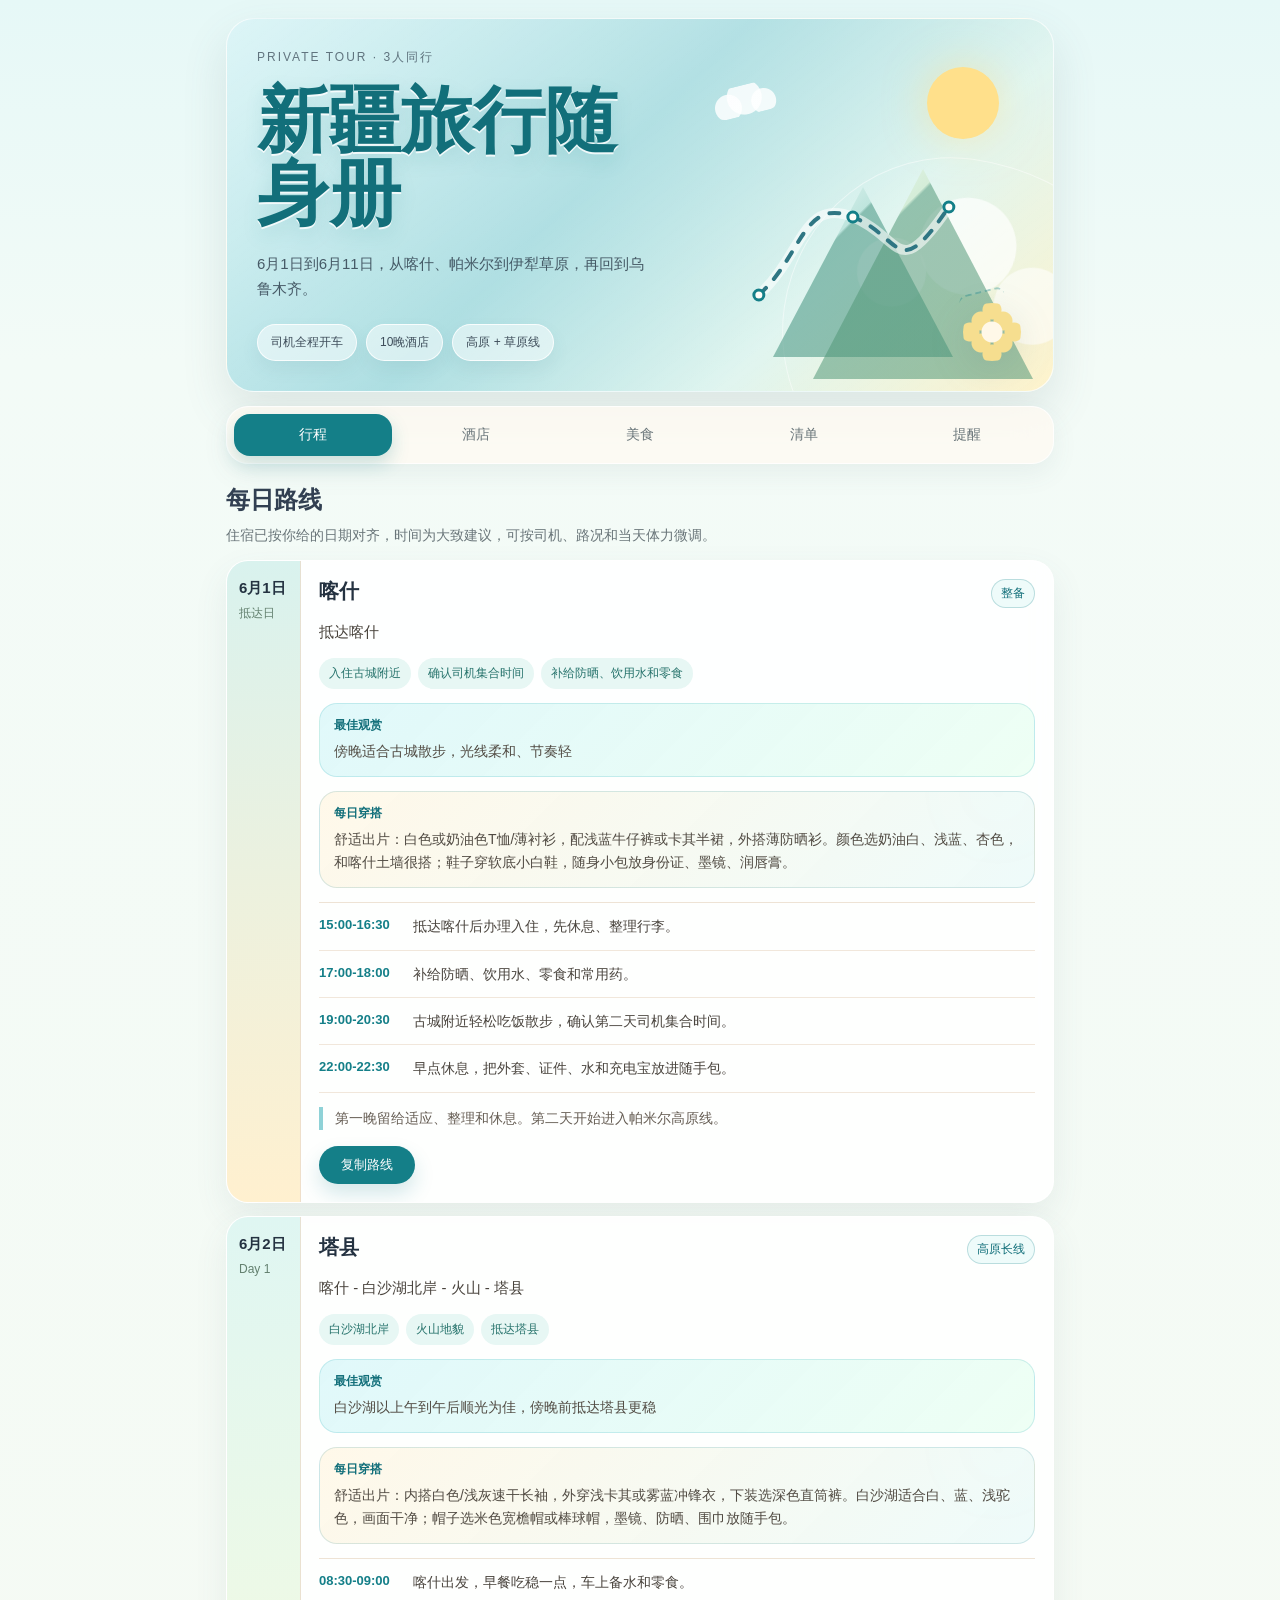
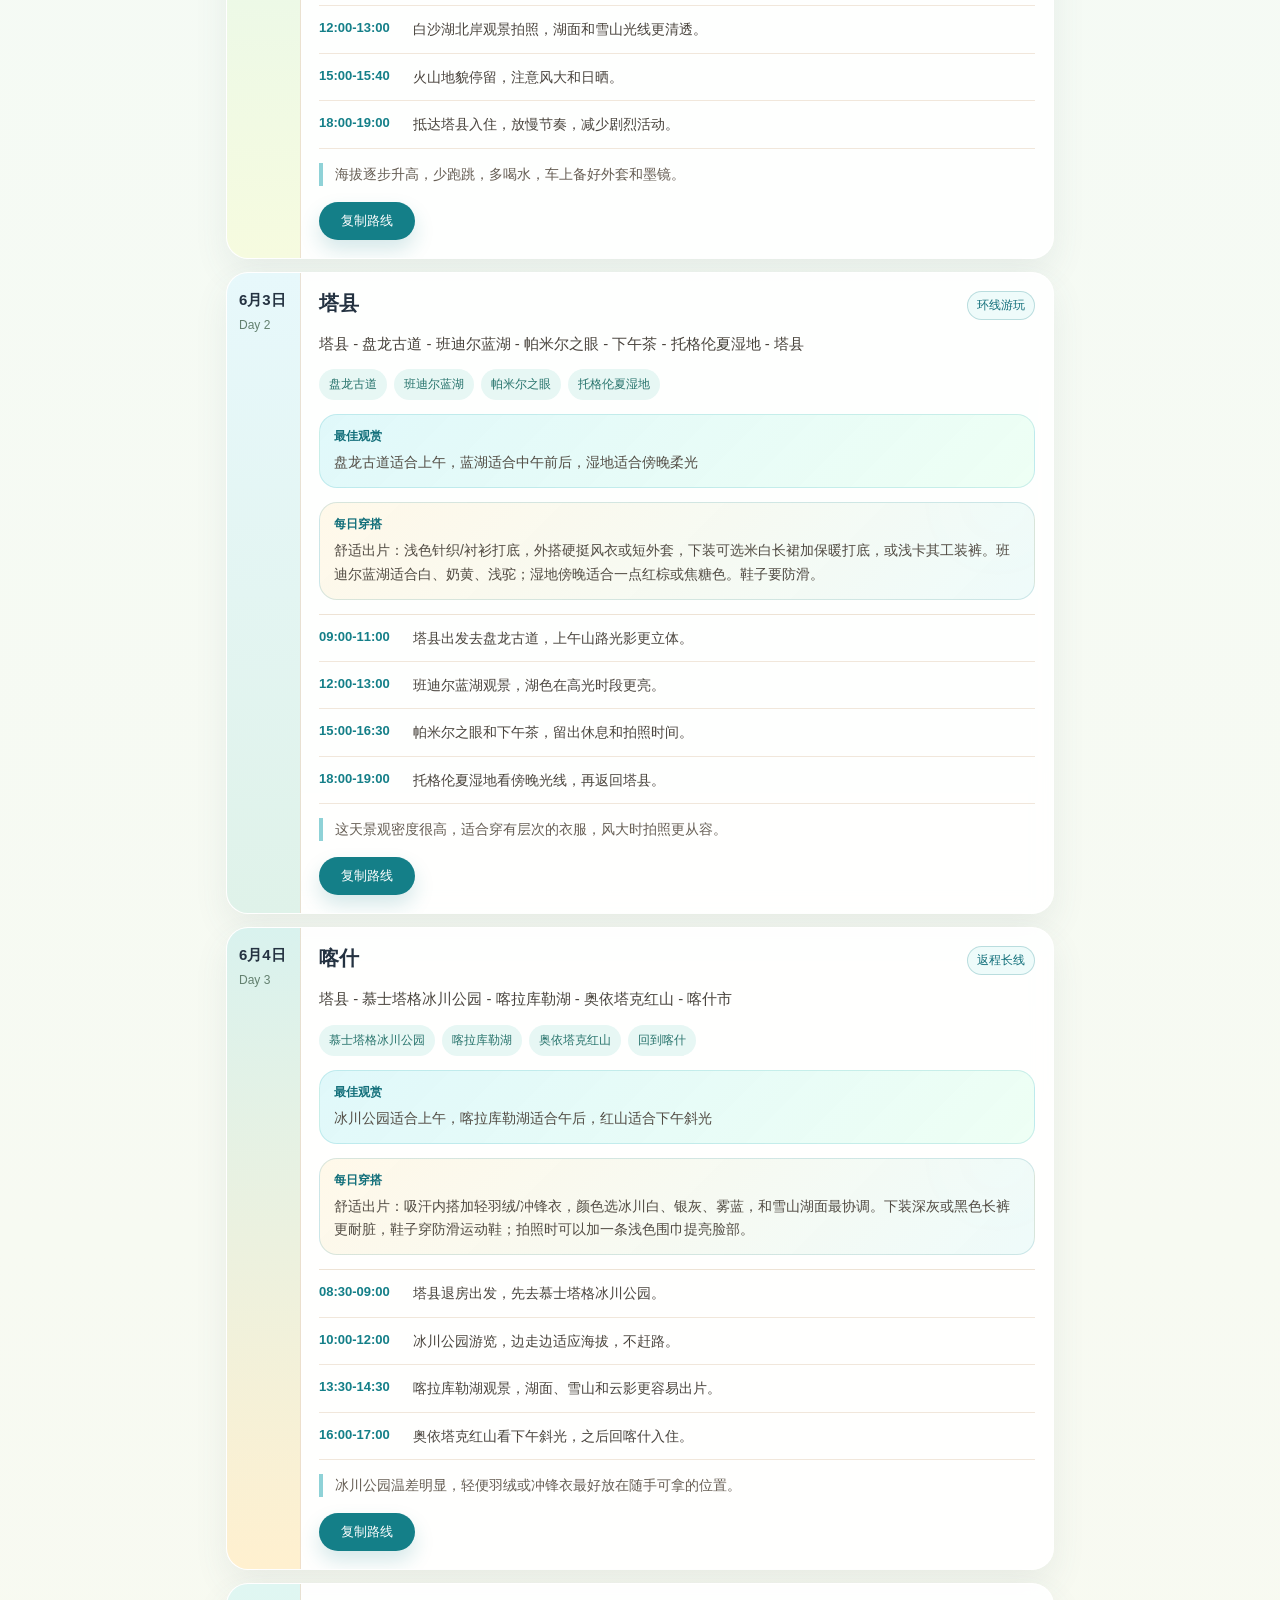
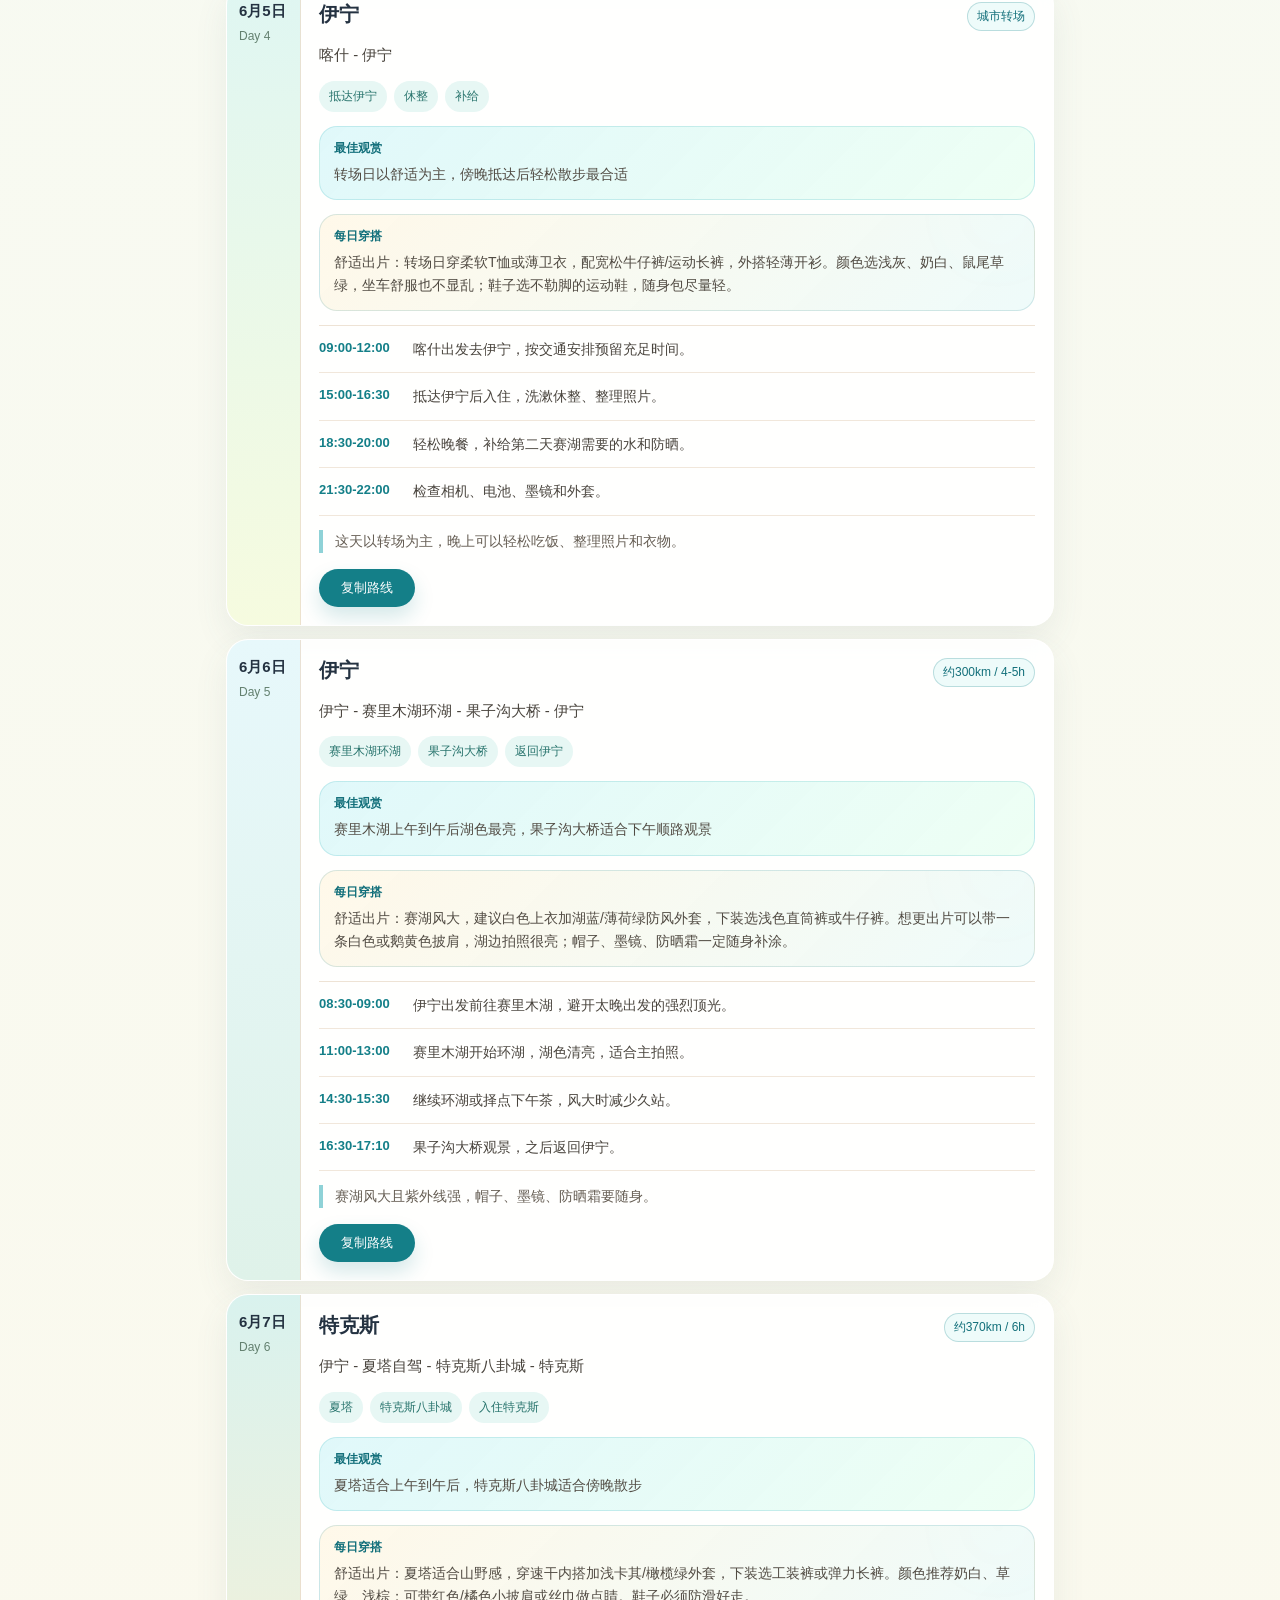
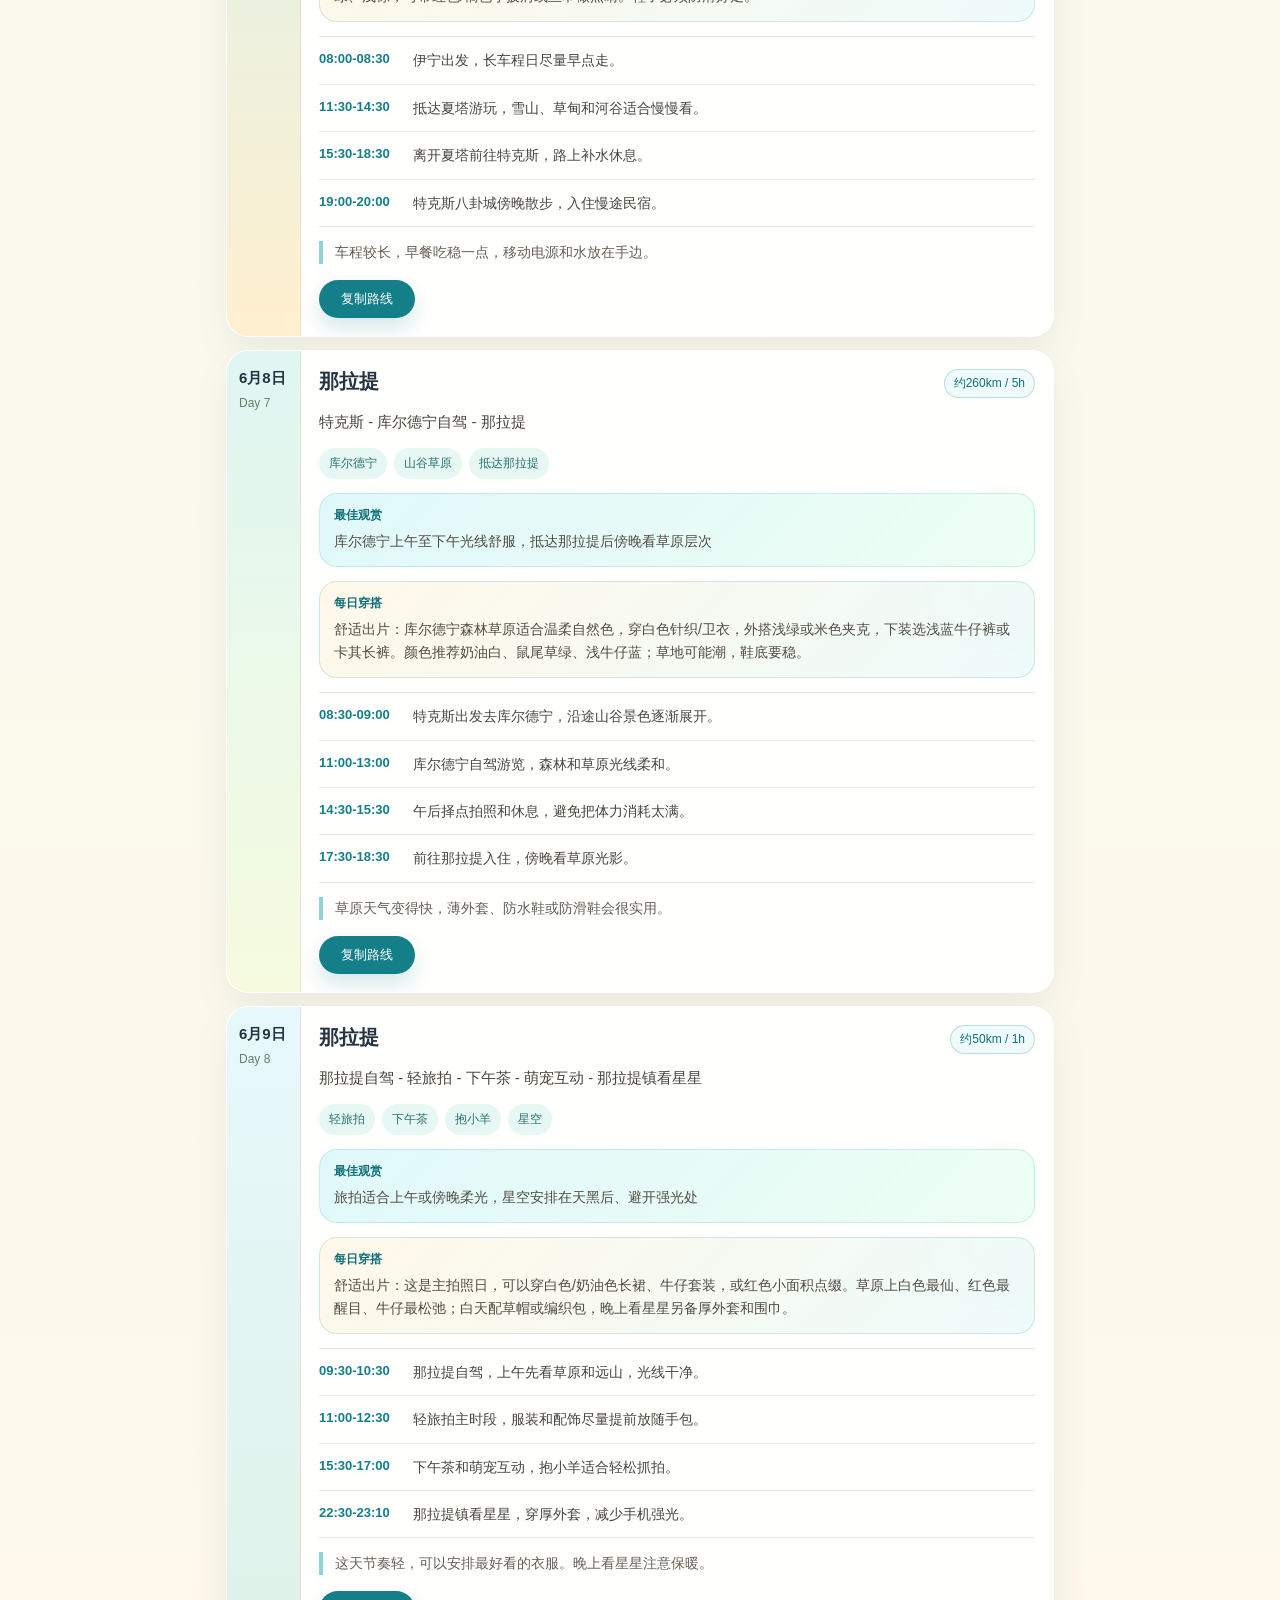
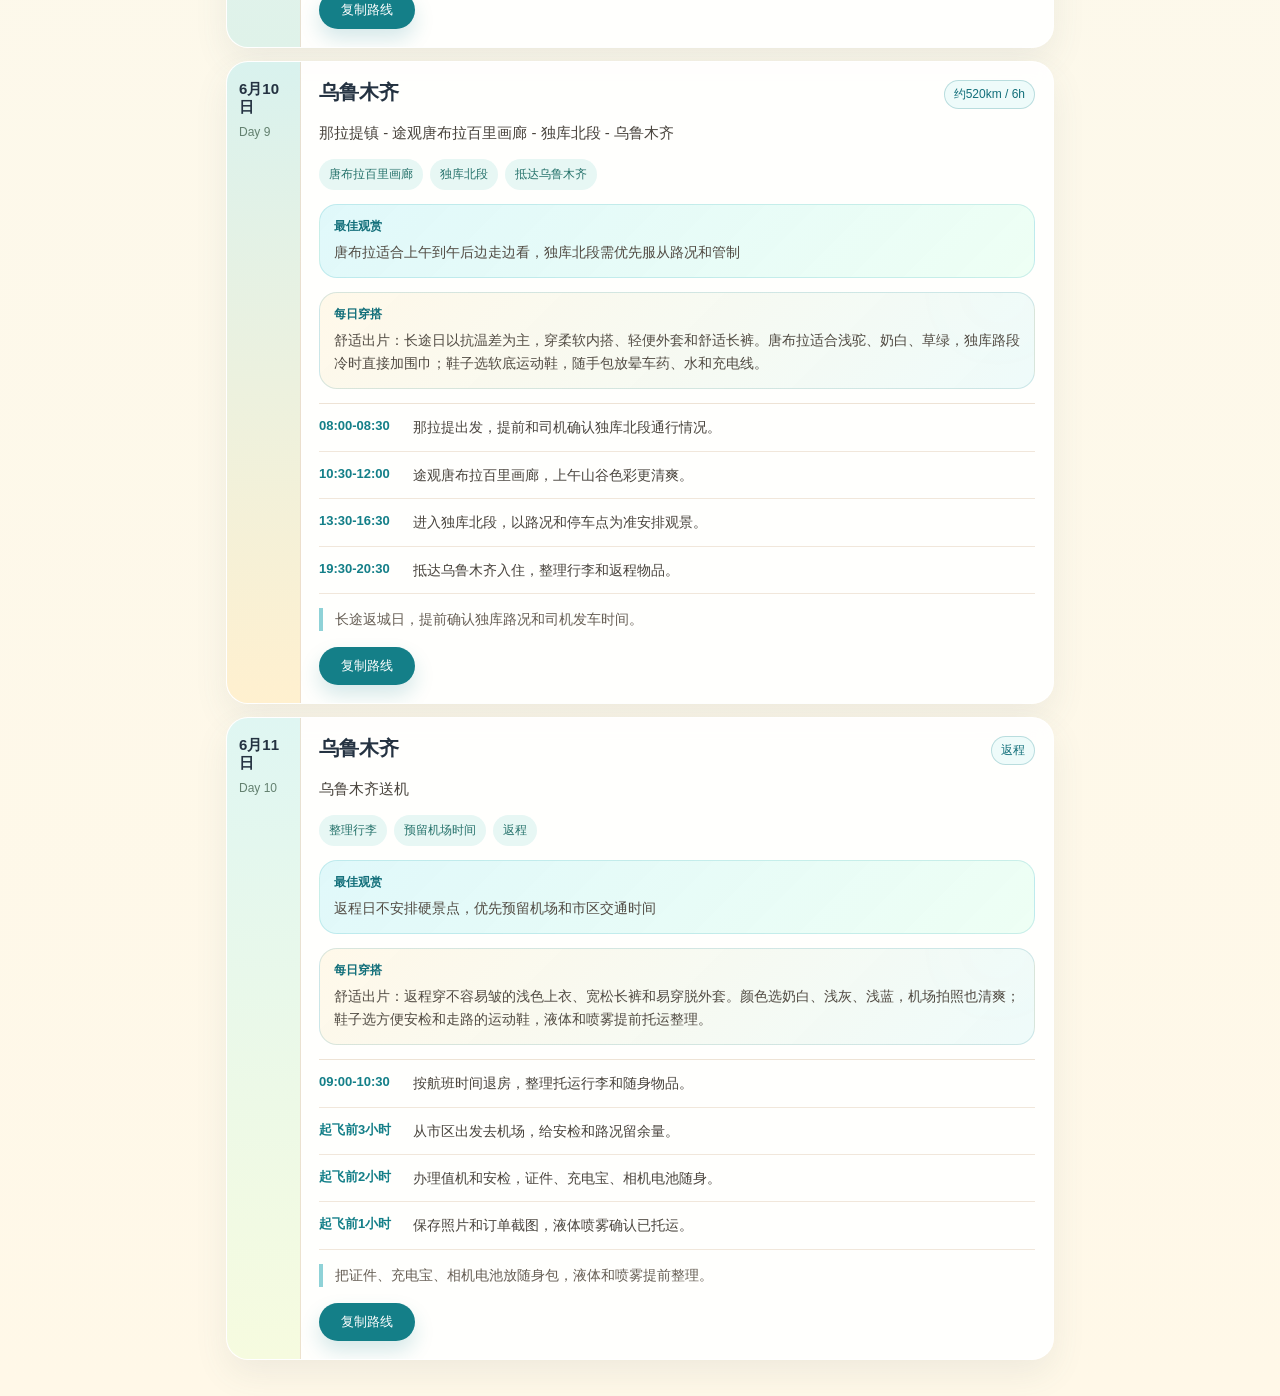
==== index.html @ e8d7a5f5 "新疆旅行随身册 - 初始版本 Co-Authored-By: Claude Opus 4.7 <noreply@anthropic.com>" ====
<!doctype html>
<html lang="zh-CN">
  <head>
    <meta charset="UTF-8" />
    <meta name="viewport" content="width=device-width, initial-scale=1, viewport-fit=cover" />
    <meta name="theme-color" content="#8fd2d7" />
    <meta name="apple-mobile-web-app-capable" content="yes" />
    <meta name="apple-mobile-web-app-title" content="新疆随身册" />
    <title>新疆旅行随身册</title>
    <link rel="manifest" href="./manifest.webmanifest?v=7" />
    <link rel="stylesheet" href="./styles.css?v=7" />
  </head>
  <body>
    <main class="shell">
      <section class="hero" aria-label="旅行总览">
        <div class="hero-copy">
          <p class="eyebrow">PRIVATE TOUR · 3人同行</p>
          <h1>新疆旅行随身册</h1>
          <p class="hero-text">6月1日到6月11日，从喀什、帕米尔到伊犁草原，再回到乌鲁木齐。</p>
          <div class="hero-stats">
            <span>司机全程开车</span>
            <span>10晚酒店</span>
            <span>高原 + 草原线</span>
          </div>
        </div>
        <div class="route-art" aria-hidden="true">
          <div class="sun"></div>
          <div class="peak peak-a"></div>
          <div class="peak peak-b"></div>
          <svg viewBox="0 0 260 180" role="img">
            <path class="route-shadow" d="M34 134 C78 94, 78 36, 128 56 S171 124, 224 46" />
            <path class="route-line" d="M34 134 C78 94, 78 36, 128 56 S171 124, 224 46" />
            <g class="dots">
              <circle cx="34" cy="134" r="5" />
              <circle cx="128" cy="56" r="5" />
              <circle cx="224" cy="46" r="5" />
            </g>
          </svg>
        </div>
      </section>

      <nav class="tabs" aria-label="页面切换">
        <button class="tab is-active" data-panel="trip" type="button">行程</button>
        <button class="tab" data-panel="hotels" type="button">酒店</button>
        <button class="tab" data-panel="food" type="button">美食</button>
        <button class="tab" data-panel="checklist" type="button">清单</button>
        <button class="tab" data-panel="tips" type="button">提醒</button>
      </nav>

      <section class="panel is-active" id="trip" aria-label="每日行程">
        <div class="section-heading">
          <h2>每日路线</h2>
          <p>住宿已按你给的日期对齐，时间为大致建议，可按司机、路况和当天体力微调。</p>
        </div>
        <div class="timeline" id="tripList"></div>
      </section>

      <section class="panel" id="hotels" aria-label="酒店列表">
        <div class="section-heading">
          <h2>每晚落脚点</h2>
          <p>点击酒店名可复制，后续补地址后可以加一键导航。</p>
        </div>
        <div class="list" id="hotelList"></div>
      </section>

      <section class="panel" id="food" aria-label="美食店铺推荐">
        <div class="section-heading">
          <h2>每日美食</h2>
          <p>按每天所在城市推荐，地址和人均为公开信息与旅行参考价，出发前可再用地图确认营业状态。</p>
        </div>
        <div class="list" id="foodList"></div>
      </section>

      <section class="panel" id="checklist" aria-label="出发清单">
        <div class="section-heading with-action">
          <div>
            <h2>出发前清单</h2>
            <p>勾选状态会保存在这台手机的浏览器里。</p>
          </div>
          <button class="small-action" id="resetChecklist" type="button">重置</button>
        </div>
        <div id="checklistGroups"></div>
      </section>

      <section class="panel" id="tips" aria-label="旅行提醒">
        <div class="section-heading">
          <h2>路上提醒</h2>
          <p>把容易被忙碌行程冲掉的小事放在最顺手的位置。</p>
        </div>
        <div class="list" id="tipList"></div>
        <div class="emergency">
          <a href="tel:120">拨打 120</a>
          <a href="tel:110">拨打 110</a>
        </div>
      </section>
    </main>

    <div class="toast" id="toast" role="status" aria-live="polite"></div>
    <script src="./script.js?v=7"></script>
  </body>
</html>
---- styles.css ----
:root {
  --ink: #243241;
  --muted: #697579;
  --paper: #fff7ec;
  --panel: rgba(255, 255, 255, .9);
  --line: #eadbc9;
  --gold: #d79a42;
  --teal: #147f88;
  --forest: #3f8b6b;
  --sky: #8fd2d7;
  --mint: #d9f3ec;
  --aqua: #eefbfa;
  --cream: #fff8e8;
  --shadow: 0 20px 46px rgba(79, 103, 110, .14);
}

* {
  box-sizing: border-box;
}

html {
  background: var(--paper);
  color: var(--ink);
  font-family: -apple-system, BlinkMacSystemFont, "PingFang SC", "Helvetica Neue", Arial, sans-serif;
  text-size-adjust: 100%;
}

body {
  margin: 0;
  min-height: 100vh;
  background:
    linear-gradient(180deg, #e6f8f7 0, #f3fbf7 360px, #fff8e8 100%),
    linear-gradient(135deg, rgba(217, 243, 236, .72), transparent 46%),
    linear-gradient(225deg, rgba(143, 210, 215, .26), transparent 44%),
    var(--paper);
}

body::before {
  content: "";
  position: fixed;
  inset: 0;
  z-index: -1;
  pointer-events: none;
  opacity: .28;
  background-image:
    radial-gradient(circle at 18px 18px, rgba(20, 127, 136, .18) 0 2px, transparent 3px),
    radial-gradient(circle at 76px 56px, rgba(63, 139, 107, .16) 0 2px, transparent 3px);
  background-size: 118px 118px;
}

button,
a {
  -webkit-tap-highlight-color: transparent;
}

button {
  font: inherit;
}

.shell {
  width: min(100%, 860px);
  margin: 0 auto;
  padding: max(18px, env(safe-area-inset-top)) 16px 36px;
}

.hero {
  position: relative;
  display: grid;
  grid-template-columns: 1.1fr .9fr;
  gap: 20px;
  overflow: hidden;
  min-height: 340px;
  padding: 30px;
  border: 1px solid rgba(255, 255, 255, .74);
  border-radius: 28px;
  background:
    linear-gradient(145deg, rgba(255, 255, 255, .48), rgba(255, 255, 255, .08)),
    linear-gradient(135deg, #bdecef 0%, #8fd2d7 44%, #d9f3ec 72%, #fff2c6 100%);
  box-shadow: var(--shadow);
  color: var(--ink);
}

.hero::before {
  content: "";
  position: absolute;
  inset: auto -90px -130px auto;
  width: 360px;
  height: 360px;
  border: 1px solid rgba(255, 255, 255, .48);
  border-radius: 46% 54% 43% 57% / 48% 42% 58% 52%;
  background:
    radial-gradient(circle at 28% 34%, rgba(255, 255, 255, .7) 0 34px, transparent 35px),
    radial-gradient(circle at 48% 24%, rgba(255, 255, 255, .68) 0 48px, transparent 49px),
    radial-gradient(circle at 68% 38%, rgba(255, 255, 255, .58) 0 38px, transparent 39px);
  transform: rotate(8deg);
}

.hero::after {
  content: "";
  position: absolute;
  right: 32px;
  bottom: 30px;
  z-index: 1;
  width: 58px;
  height: 58px;
  border-radius: 50%;
  background:
    radial-gradient(circle at 50% 50%, #fff8e8 0 10px, transparent 11px),
    radial-gradient(circle at 50% 7px, #f6de8f 0 9px, transparent 10px),
    radial-gradient(circle at 50% 51px, #f6de8f 0 9px, transparent 10px),
    radial-gradient(circle at 7px 50%, #f6de8f 0 9px, transparent 10px),
    radial-gradient(circle at 51px 50%, #f6de8f 0 9px, transparent 10px),
    radial-gradient(circle at 18px 18px, #f6de8f 0 9px, transparent 10px),
    radial-gradient(circle at 40px 18px, #f6de8f 0 9px, transparent 10px),
    radial-gradient(circle at 18px 40px, #f6de8f 0 9px, transparent 10px),
    radial-gradient(circle at 40px 40px, #f6de8f 0 9px, transparent 10px);
  filter: drop-shadow(0 10px 18px rgba(79, 103, 110, .14));
}

.hero-copy {
  position: relative;
  z-index: 1;
  align-self: end;
}

.eyebrow {
  margin: 0 0 18px;
  color: rgba(36, 50, 65, .66);
  font-size: 12px;
  letter-spacing: 2px;
}

h1,
h2,
p {
  margin: 0;
}

h1 {
  max-width: 360px;
  font-family: "Trebuchet MS", "PingFang SC", "Hiragino Sans GB", "Microsoft YaHei", sans-serif;
  font-size: clamp(42px, 11vw, 72px);
  line-height: 1.02;
  letter-spacing: 0;
  color: #126f7a;
  font-weight: 800;
  text-shadow:
    0 2px 0 rgba(255, 255, 255, .82),
    0 8px 20px rgba(20, 127, 136, .15);
}

.hero-text {
  max-width: 390px;
  margin-top: 20px;
  color: rgba(36, 50, 65, .78);
  font-size: 15px;
  line-height: 1.7;
}

.hero-stats {
  display: flex;
  flex-wrap: wrap;
  gap: 9px;
  margin-top: 22px;
}

.hero-stats span {
  min-height: 34px;
  padding: 9px 13px;
  border: 1px solid rgba(255, 255, 255, .82);
  border-radius: 999px;
  background: rgba(255, 255, 255, .5);
  color: rgba(36, 50, 65, .86);
  font-size: 12px;
  box-shadow: 0 8px 18px rgba(57, 104, 116, .08);
}

.route-art {
  position: relative;
  min-height: 250px;
  align-self: stretch;
}

.route-art::before,
.route-art::after {
  content: "";
  position: absolute;
  z-index: 2;
  border-radius: 999px;
  transform: rotate(-14deg);
}

.route-art::before {
  top: 36px;
  left: 22px;
  width: 72px;
  height: 30px;
  border: 0;
  background:
    radial-gradient(circle at 18px 19px, rgba(255, 255, 255, .82) 0 13px, transparent 14px),
    radial-gradient(circle at 36px 12px, rgba(255, 255, 255, .82) 0 17px, transparent 18px),
    radial-gradient(circle at 54px 20px, rgba(255, 255, 255, .82) 0 12px, transparent 13px);
}

.route-art::after {
  right: 18px;
  bottom: 54px;
  width: 46px;
  height: 14px;
  border-top: 2px dashed rgba(20, 127, 136, .34);
}

.sun {
  position: absolute;
  top: 18px;
  right: 24px;
  width: 72px;
  height: 72px;
  border-radius: 50%;
  background: #ffe08b;
  box-shadow: 0 0 42px rgba(255, 224, 139, .52);
}

.peak {
  position: absolute;
  bottom: 4px;
  width: 180px;
  height: 170px;
  clip-path: polygon(50% 0, 100% 100%, 0 100%);
}

.peak-a {
  right: 70px;
  background: linear-gradient(135deg, rgba(255, 255, 255, .88), rgba(176, 222, 213, .66) 32%, rgba(75, 152, 133, .58) 33%);
}

.peak-b {
  right: -10px;
  bottom: -18px;
  width: 220px;
  height: 210px;
  background: linear-gradient(135deg, rgba(255, 255, 255, .78), rgba(206, 233, 204, .66) 30%, rgba(81, 151, 119, .54) 31%);
}

.route-art svg {
  position: absolute;
  inset: auto 0 20px auto;
  width: 100%;
  height: 180px;
}

.route-shadow,
.route-line {
  fill: none;
  stroke-linecap: round;
}

.route-shadow {
  stroke: rgba(255, 255, 255, .58);
  stroke-width: 10;
}

.route-line {
  stroke: #2f7683;
  stroke-dasharray: 10 12;
  stroke-width: 4;
}

.dots circle {
  fill: #fffdf8;
  stroke: #147f88;
  stroke-width: 3;
}

.tabs {
  position: sticky;
  top: 0;
  z-index: 5;
  display: grid;
  grid-template-columns: repeat(5, 1fr);
  gap: 6px;
  margin: 14px 0 18px;
  padding: 7px;
  border: 1px solid rgba(255, 255, 255, .76);
  border-radius: 22px;
  background: rgba(255, 250, 242, .76);
  backdrop-filter: blur(18px);
  box-shadow: 0 10px 26px rgba(79, 103, 110, .08);
}

.tab {
  min-height: 42px;
  border: 0;
  border-radius: 16px;
  background: transparent;
  color: var(--muted);
  font-size: 14px;
}

.tab.is-active {
  background: #147f88;
  color: #fff;
  box-shadow: 0 8px 18px rgba(20, 127, 136, .22);
}

.panel {
  display: none;
}

.panel.is-active {
  display: block;
}

.section-heading {
  margin: 20px 0 14px;
}

.section-heading.with-action {
  display: flex;
  align-items: center;
  justify-content: space-between;
  gap: 16px;
}

h2 {
  font-size: 24px;
  letter-spacing: 0;
  color: #324052;
}

.section-heading p {
  margin-top: 8px;
  color: var(--muted);
  font-size: 14px;
  line-height: 1.6;
}

.timeline,
.list {
  display: grid;
  gap: 13px;
}

.day-card,
.hotel-card,
.food-card,
.tip-card,
.check-group {
  border: 1px solid rgba(255, 255, 255, .92);
  border-radius: 22px;
  background: var(--panel);
  box-shadow: 0 14px 34px rgba(79, 103, 110, .09);
  backdrop-filter: blur(10px);
}

.day-card:nth-child(3n + 1) .date-rail {
  background: linear-gradient(180deg, #d9f2ee, #fff0cf);
}

.day-card:nth-child(3n + 2) .date-rail {
  background: linear-gradient(180deg, #dff6f2, #f6fbdf);
}

.day-card:nth-child(3n) .date-rail {
  background: linear-gradient(180deg, #e7f8fb, #dff2e9);
}

.day-card {
  display: grid;
  grid-template-columns: 74px 1fr;
  overflow: hidden;
}

.date-rail {
  padding: 18px 12px;
  border-right: 1px solid rgba(234, 219, 201, .76);
  background: linear-gradient(180deg, #d9f2ee, #fff0cf);
}

.date-rail strong {
  display: block;
  color: var(--ink);
  font-size: 15px;
  line-height: 1.2;
}

.date-rail span {
  display: block;
  margin-top: 8px;
  color: #63806f;
  font-size: 12px;
  line-height: 1.35;
}

.day-body {
  min-width: 0;
  padding: 18px;
}

.card-top {
  display: flex;
  align-items: flex-start;
  justify-content: space-between;
  gap: 12px;
}

.place {
  font-size: 20px;
  font-weight: 700;
  line-height: 1.25;
}

.tag {
  flex: none;
  max-width: 128px;
  padding: 6px 9px;
  border: 1px solid rgba(20, 127, 136, .24);
  border-radius: 999px;
  background: #eefbfa;
  color: #126f7a;
  font-size: 12px;
  line-height: 1.25;
  text-align: center;
}

.route {
  margin-top: 12px;
  color: #49443d;
  font-size: 15px;
  line-height: 1.65;
}

.chips {
  display: flex;
  flex-wrap: wrap;
  gap: 7px;
  margin-top: 13px;
}

.chips span {
  padding: 7px 10px;
  border-radius: 999px;
  background: #e7f7f4;
  color: #27736c;
  font-size: 12px;
}

.best-time,
.outfit {
  margin-top: 14px;
  padding: 13px 14px;
  border-radius: 18px;
}

.best-time {
  border: 1px solid rgba(53, 174, 186, .2);
  background: linear-gradient(135deg, rgba(223, 248, 250, .96), rgba(236, 255, 243, .9));
}

.outfit {
  border: 1px solid rgba(20, 127, 136, .16);
  background:
    linear-gradient(135deg, rgba(255, 248, 232, .94), rgba(238, 251, 250, .96)),
    radial-gradient(circle at 95% 0, rgba(143, 210, 215, .24), transparent 90px);
}

.best-time span,
.outfit span {
  display: block;
  margin-bottom: 6px;
  color: #126f7a;
  font-size: 12px;
  font-weight: 700;
}

.best-time p,
.outfit p {
  margin: 0;
  color: #514b43;
  font-size: 14px;
  line-height: 1.65;
}

.day-schedule {
  margin-top: 14px;
  border-top: 1px solid rgba(234, 219, 201, .78);
}

.schedule-row {
  display: grid;
  grid-template-columns: 82px 1fr;
  gap: 12px;
  padding: 12px 0;
  border-bottom: 1px solid rgba(234, 219, 201, .66);
}

.schedule-row time {
  color: var(--teal);
  font-size: 13px;
  font-weight: 700;
  line-height: 1.55;
}

.schedule-row p {
  color: #49443d;
  font-size: 14px;
  line-height: 1.6;
}

.note {
  margin-top: 14px;
  padding-left: 12px;
  border-left: 4px solid #8fd2d7;
  color: #665e54;
  font-size: 14px;
  line-height: 1.65;
}

.copy-btn,
.small-action {
  min-height: 38px;
  border: 1px solid transparent;
  border-radius: 999px;
  background: #147f88;
  color: #fff;
  cursor: pointer;
  font-size: 13px;
  box-shadow: 0 10px 20px rgba(20, 127, 136, .18);
}

.copy-btn {
  width: 96px;
  margin-top: 16px;
}

.small-action {
  width: 68px;
  border-color: rgba(53, 174, 186, .38);
  background: #fffdf8;
  color: var(--teal);
  box-shadow: none;
}

.hotel-card,
.food-card,
.tip-card {
  padding: 18px;
}

.hotel-meta,
.food-meta,
.tip-title {
  display: flex;
  align-items: center;
  justify-content: space-between;
  gap: 12px;
}

.hotel-meta span,
.food-meta span,
.tip-title span {
  color: var(--muted);
  font-size: 13px;
}

.hotel-card h3,
.food-card h3,
.tip-card h3,
.check-group h3 {
  margin: 0;
  font-size: 18px;
  line-height: 1.35;
}

.hotel-card p,
.food-card p,
.tip-card p {
  margin: 10px 0 0;
  color: #514b43;
  font-size: 14px;
  line-height: 1.65;
}

.food-detail {
  display: grid;
  gap: 9px;
  margin-top: 14px;
}

.food-meal {
  margin-top: 14px;
}

.food-meal + .food-meal {
  padding-top: 14px;
  border-top: 1px solid rgba(234, 219, 201, .66);
}

.meal-label {
  display: inline-flex;
  align-items: center;
  min-height: 26px;
  padding: 4px 10px;
  border-radius: 999px;
  background: #e7f7f4;
  color: var(--teal);
  font-size: 13px;
  font-weight: 700;
}

.food-options {
  display: grid;
  gap: 9px;
  margin-top: 10px;
}

.food-option {
  display: block;
  width: 100%;
  padding: 12px;
  border: 1px solid rgba(234, 219, 201, .86);
  border-radius: 18px;
  background: #fffaf0;
  color: var(--ink);
  cursor: pointer;
  text-align: left;
}

.food-option-head {
  display: flex;
  align-items: flex-start;
  justify-content: space-between;
  gap: 10px;
}

.food-option-head strong {
  min-width: 0;
  font-size: 15px;
  line-height: 1.35;
}

.food-option-head em {
  flex: none;
  color: #147f88;
  font-size: 12px;
  font-style: normal;
  line-height: 1.35;
}

.food-dishes,
.food-address {
  display: block;
  margin-top: 6px;
  color: #514b43;
  font-size: 13px;
  line-height: 1.5;
}

.food-address {
  color: var(--muted);
}

.food-line {
  display: grid;
  grid-template-columns: 64px 1fr;
  gap: 10px;
  align-items: start;
  color: #49443d;
  font-size: 14px;
  line-height: 1.55;
}

.food-line strong {
  color: var(--teal);
  font-size: 13px;
}

.food-note {
  margin-top: 13px;
  padding: 11px 13px;
  border-radius: 16px;
  background: #eefbfa;
  color: #2f6f69;
  font-size: 13px;
  line-height: 1.6;
}

.check-group {
  margin-bottom: 14px;
  padding: 16px;
}

.check-items {
  display: grid;
  grid-template-columns: repeat(2, minmax(0, 1fr));
  gap: 9px;
  margin-top: 13px;
}

.check-item {
  display: flex;
  align-items: center;
  gap: 9px;
  min-height: 46px;
  padding: 8px 10px;
  border: 1px solid rgba(234, 219, 201, .86);
  border-radius: 16px;
  background: #fffaf0;
  color: var(--ink);
  cursor: pointer;
  font-size: 14px;
  line-height: 1.35;
  text-align: left;
}

.check-item.is-checked {
  border-color: rgba(53, 174, 186, .52);
  background: #e6f8f4;
  color: #197078;
}

.box {
  display: grid;
  flex: none;
  width: 20px;
  height: 20px;
  place-items: center;
  border: 1px solid rgba(53, 174, 186, .58);
  border-radius: 7px;
  color: var(--teal);
  font-size: 14px;
}

.emergency {
  display: grid;
  grid-template-columns: 1fr 1fr;
  gap: 10px;
  margin-top: 16px;
}

.emergency a {
  min-height: 46px;
  padding: 14px 12px;
  border-radius: 999px;
  background: #147f88;
  color: #fff;
  font-size: 14px;
  text-align: center;
  text-decoration: none;
}

.emergency a:nth-child(2) {
  background: transparent;
  border: 1px solid rgba(53, 174, 186, .48);
  color: var(--teal);
}

.toast {
  position: fixed;
  left: 50%;
  bottom: calc(22px + env(safe-area-inset-bottom));
  z-index: 10;
  min-width: 118px;
  max-width: calc(100vw - 40px);
  padding: 11px 16px;
  border-radius: 999px;
  background: rgba(36, 50, 65, .92);
  color: #fff;
  font-size: 14px;
  text-align: center;
  opacity: 0;
  pointer-events: none;
  transform: translate(-50%, 12px);
  transition: opacity .2s ease, transform .2s ease;
}

.toast.show {
  opacity: 1;
  transform: translate(-50%, 0);
}

@media (max-width: 680px) {
  .shell {
    padding-inline: 12px;
  }

  .hero {
    grid-template-columns: 1fr;
    min-height: 520px;
    padding: 24px 22px;
  }

  .hero::after {
    inset: 22px auto auto 22px;
  }

  .route-art {
    min-height: 210px;
    order: -1;
  }

  .hero-copy {
    align-self: start;
  }

  .hero-text {
    max-width: none;
  }

  .day-card {
    grid-template-columns: 66px 1fr;
  }

  .day-body {
    padding: 16px;
  }

  .card-top {
    display: block;
  }

  .tag {
    display: inline-block;
    max-width: 100%;
    margin-top: 9px;
    text-align: left;
  }

  .schedule-row {
    grid-template-columns: 72px 1fr;
    gap: 10px;
  }
}

@media (max-width: 380px) {
  .check-items {
    grid-template-columns: 1fr;
  }

  .food-option-head {
    display: block;
  }

  .food-option-head em {
    display: block;
    margin-top: 4px;
  }

  .tabs {
    gap: 4px;
  }

  .tab {
    font-size: 12px;
  }
}
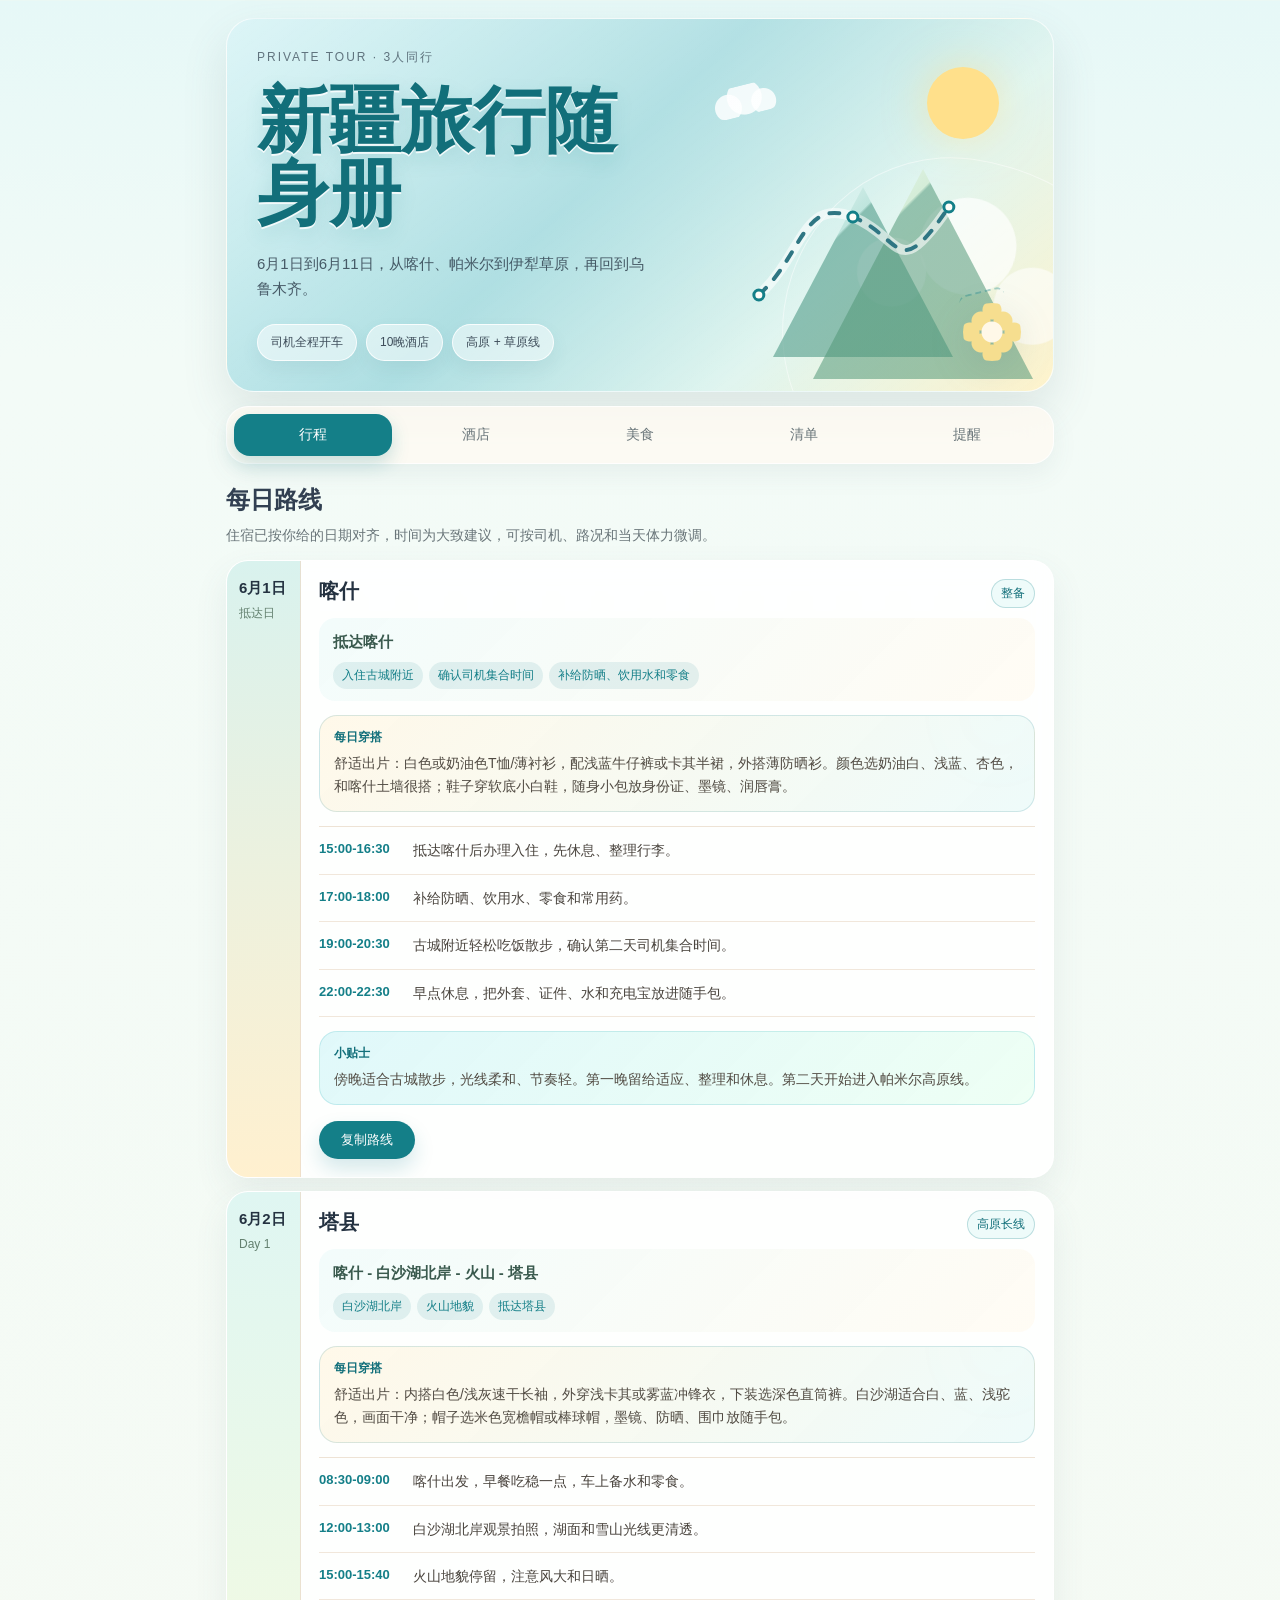
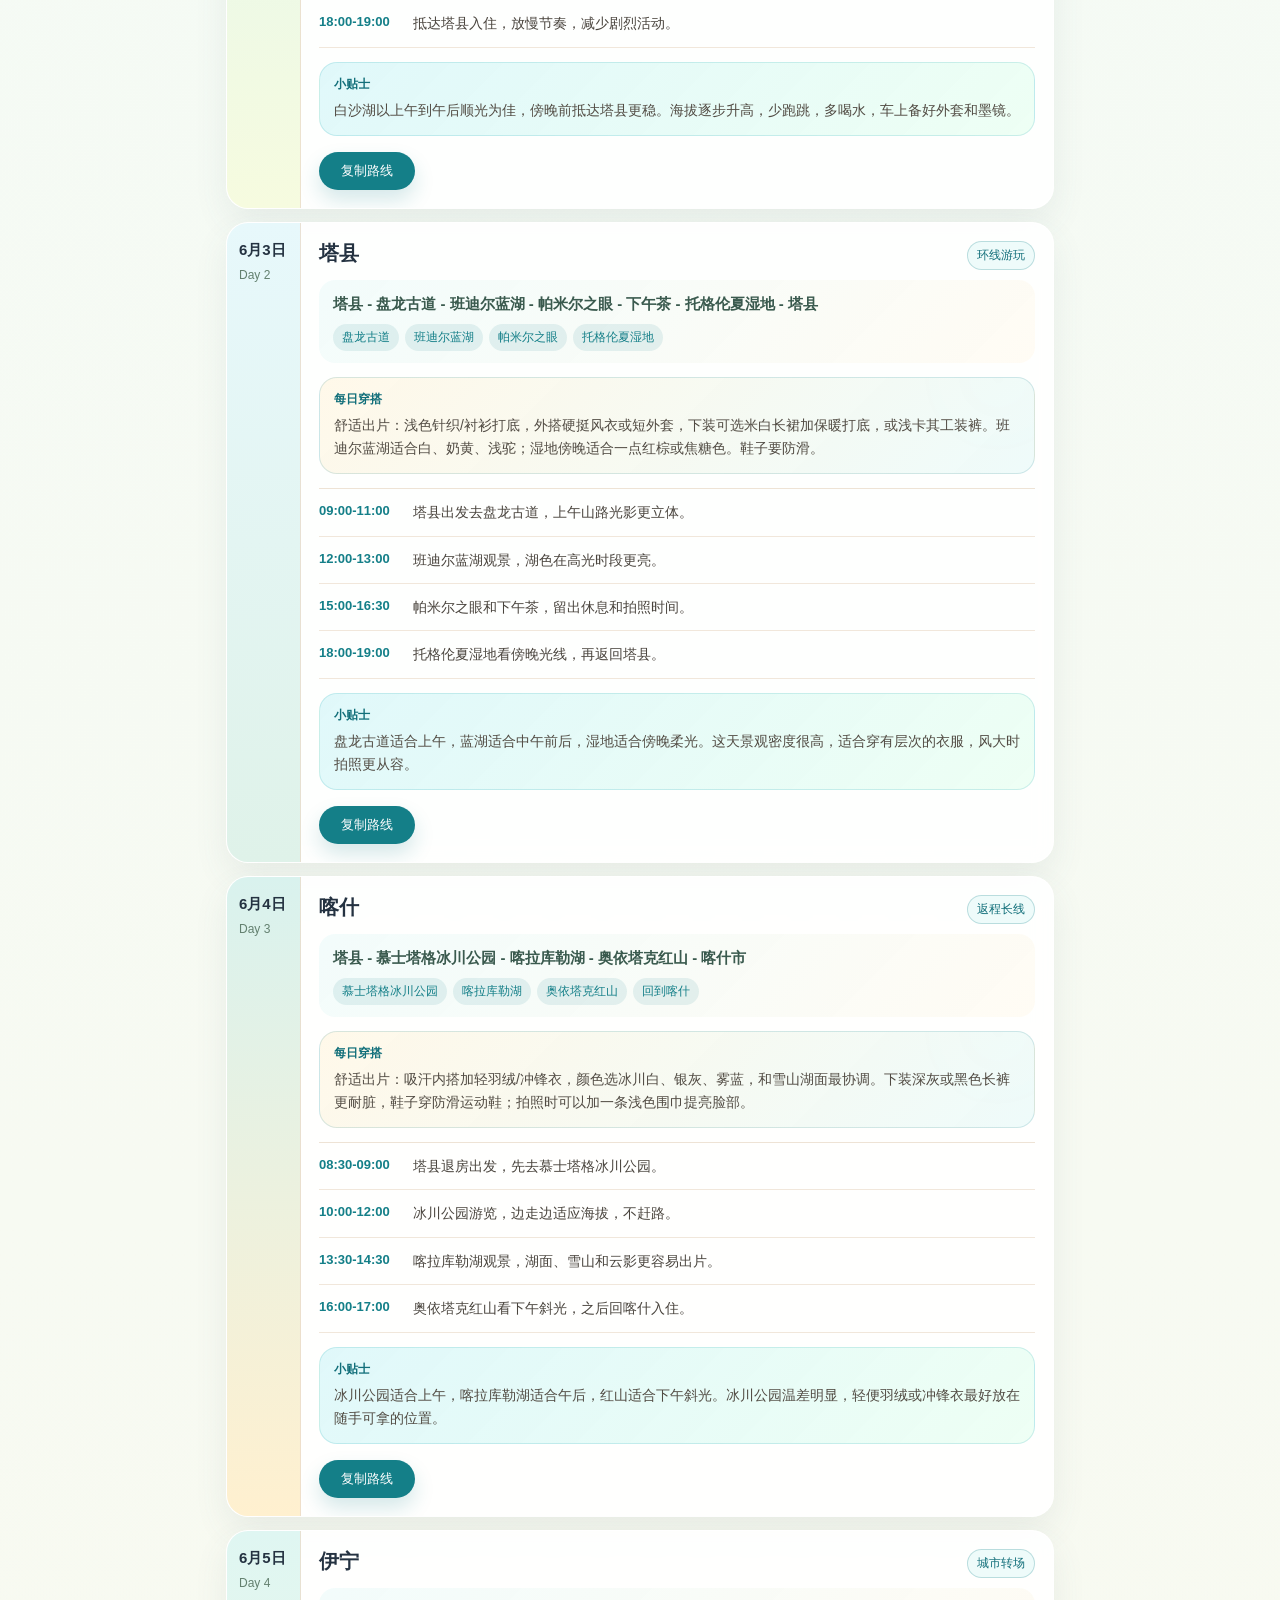
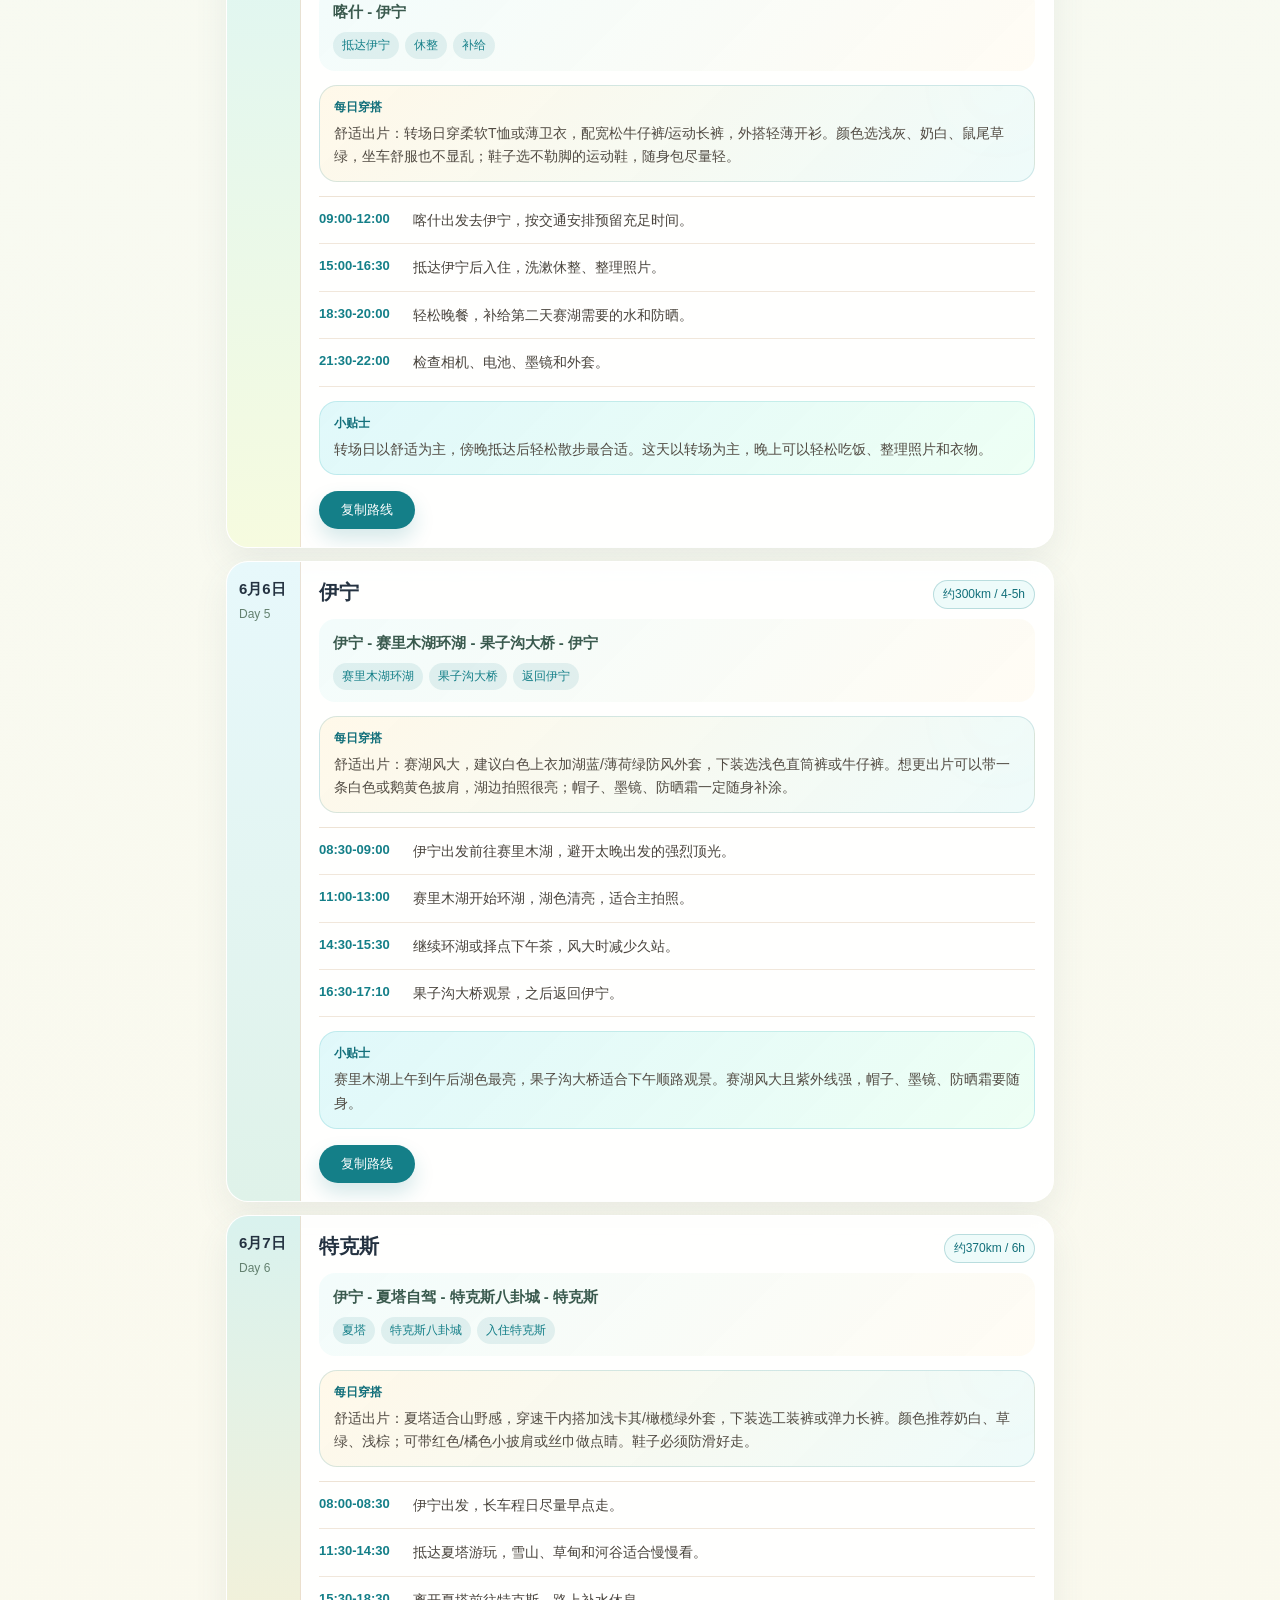
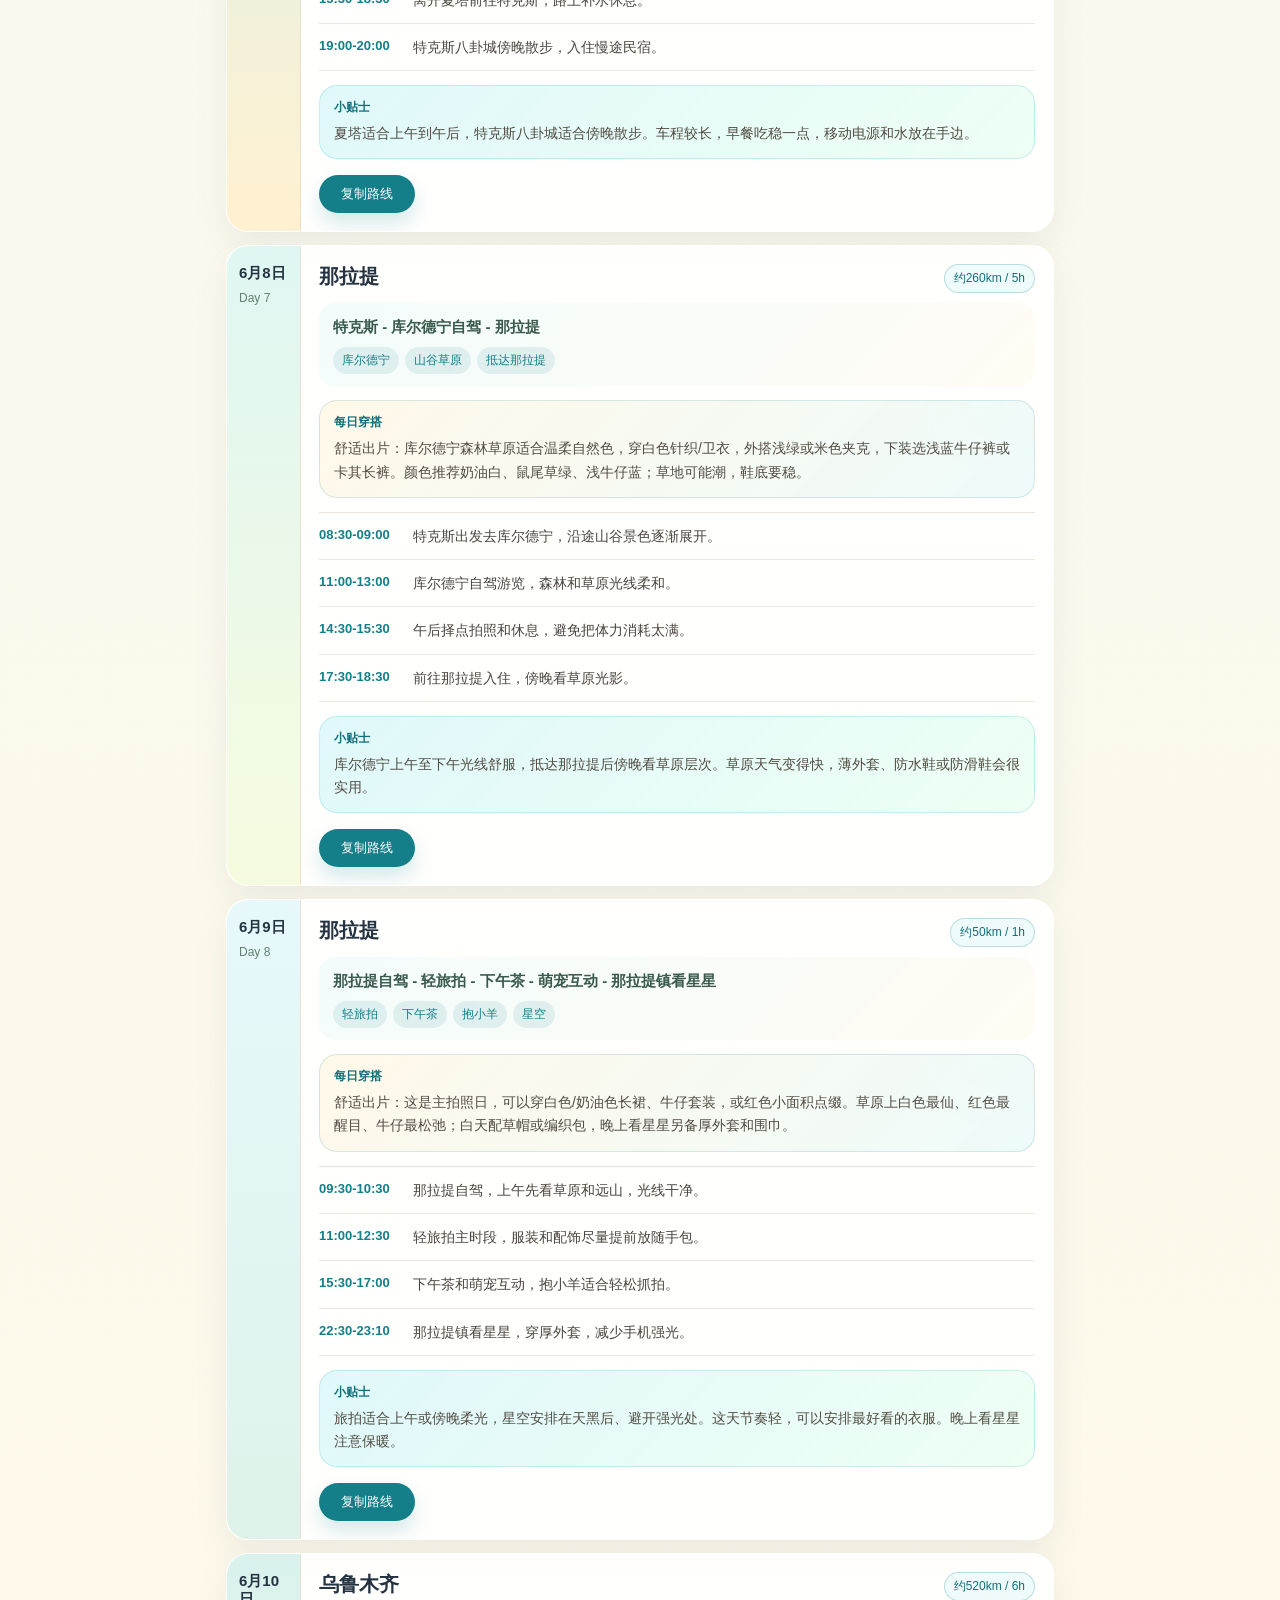
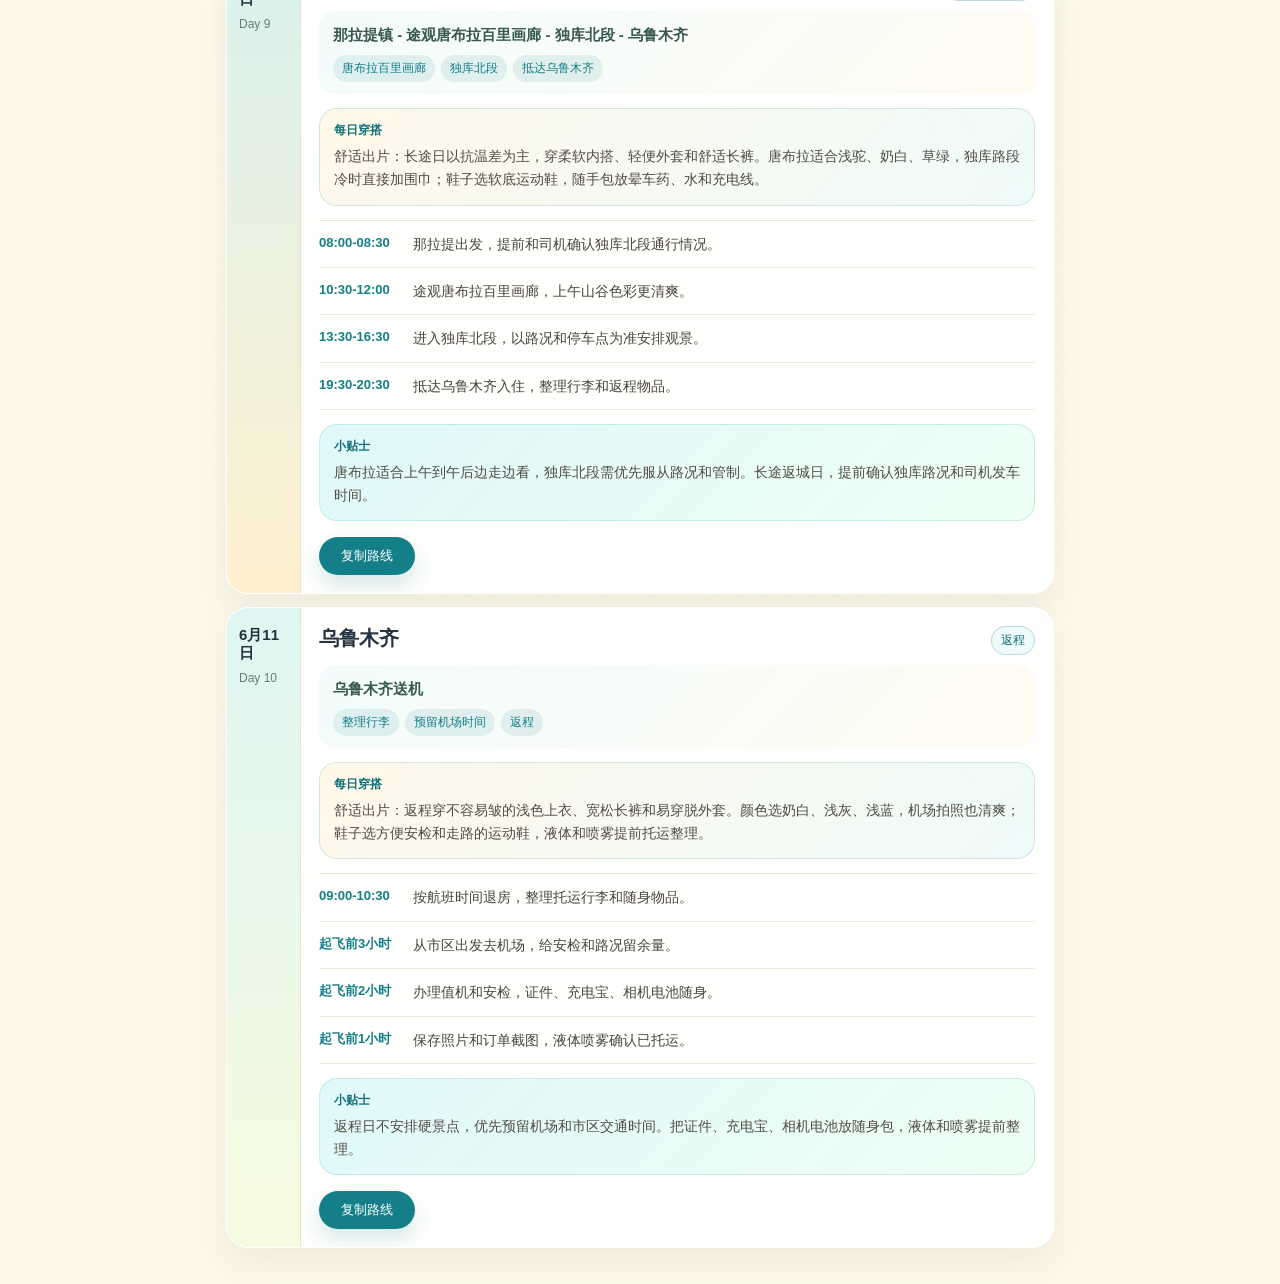
==== commit 2586eed0: "酒店板块：优化间距、添加联系电话；行程板块：合并路线与景点、合并最佳观赏与每日提醒为小贴士卡片 Co-Authored-By: Claude Opus 4.7 <noreply@anthropic.c" ====
--- a/index.html
+++ b/index.html
@@ -7,8 +7,8 @@
     <meta name="apple-mobile-web-app-capable" content="yes" />
     <meta name="apple-mobile-web-app-title" content="新疆随身册" />
     <title>新疆旅行随身册</title>
-    <link rel="manifest" href="./manifest.webmanifest?v=7" />
-    <link rel="stylesheet" href="./styles.css?v=7" />
+    <link rel="manifest" href="./manifest.webmanifest?v=9" />
+    <link rel="stylesheet" href="./styles.css?v=9" />
   </head>
   <body>
     <main class="shell">
@@ -96,6 +96,6 @@
     </main>
 
     <div class="toast" id="toast" role="status" aria-live="polite"></div>
-    <script src="./script.js?v=7"></script>
+    <script src="./script.js?v=9"></script>
   </body>
 </html>
--- a/styles.css
+++ b/styles.css
@@ -423,38 +423,41 @@
   text-align: center;
 }
 
-.route {
-  margin-top: 12px;
-  color: #49443d;
+.route-block {
+  margin-top: 10px;
+  padding: 12px 14px;
+  border-radius: 16px;
+  background: linear-gradient(135deg, rgba(238, 251, 250, .72), rgba(255, 248, 232, .48));
+}
+
+.route-line {
+  margin: 0;
+  color: #3a5a4e;
   font-size: 15px;
-  line-height: 1.65;
+  font-weight: 600;
+  line-height: 1.6;
 }
 
 .chips {
   display: flex;
   flex-wrap: wrap;
-  gap: 7px;
-  margin-top: 13px;
+  gap: 6px;
+  margin-top: 8px;
 }
 
 .chips span {
-  padding: 7px 10px;
+  padding: 5px 9px;
   border-radius: 999px;
-  background: #e7f7f4;
-  color: #27736c;
+  background: rgba(20, 127, 136, .1);
+  color: #147f88;
   font-size: 12px;
 }
 
-.best-time,
-.outfit {
+.outfit,
+.trip-tips {
   margin-top: 14px;
   padding: 13px 14px;
   border-radius: 18px;
-}
-
-.best-time {
-  border: 1px solid rgba(53, 174, 186, .2);
-  background: linear-gradient(135deg, rgba(223, 248, 250, .96), rgba(236, 255, 243, .9));
 }
 
 .outfit {
@@ -464,8 +467,13 @@
     radial-gradient(circle at 95% 0, rgba(143, 210, 215, .24), transparent 90px);
 }
 
-.best-time span,
-.outfit span {
+.trip-tips {
+  border: 1px solid rgba(53, 174, 186, .2);
+  background: linear-gradient(135deg, rgba(223, 248, 250, .96), rgba(236, 255, 243, .9));
+}
+
+.outfit span,
+.trip-tips span {
   display: block;
   margin-bottom: 6px;
   color: #126f7a;
@@ -473,8 +481,8 @@
   font-weight: 700;
 }
 
-.best-time p,
-.outfit p {
+.outfit p,
+.trip-tips p {
   margin: 0;
   color: #514b43;
   font-size: 14px;
@@ -505,15 +513,6 @@
   color: #49443d;
   font-size: 14px;
   line-height: 1.6;
-}
-
-.note {
-  margin-top: 14px;
-  padding-left: 12px;
-  border-left: 4px solid #8fd2d7;
-  color: #665e54;
-  font-size: 14px;
-  line-height: 1.65;
 }
 
 .copy-btn,
@@ -563,22 +562,36 @@
   font-size: 13px;
 }
 
+.hotel-card h3 {
+  margin: 10px 0 0;
+  font-size: 18px;
+  line-height: 1.35;
+}
+
 .hotel-card h3,
 .food-card h3,
 .tip-card h3,
 .check-group h3 {
-  margin: 0;
+  margin: 10px 0 0;
   font-size: 18px;
   line-height: 1.35;
 }
 
-.hotel-card p,
-.food-card p,
-.tip-card p {
-  margin: 10px 0 0;
+.hotel-card .hotel-address {
+  margin: 6px 0 0;
+  color: var(--teal);
+  font-size: 13px;
+  line-height: 1.5;
+}
+
+.hotel-card .hotel-phone {
+  margin: 6px 0 0;
+  font-size: 13px;
+}
+
+.hotel-card .hotel-phone a {
   color: #514b43;
-  font-size: 14px;
-  line-height: 1.65;
+  text-decoration: none;
 }
 
 .food-detail {
@@ -713,10 +726,93 @@
   text-align: left;
 }
 
+.check-item-wrap {
+  position: relative;
+  display: flex;
+  align-items: center;
+  gap: 4px;
+}
+
+.check-item-wrap .check-item {
+  flex: 1;
+  min-width: 0;
+}
+
 .check-item.is-checked {
   border-color: rgba(53, 174, 186, .52);
   background: #e6f8f4;
   color: #197078;
+}
+
+.check-del {
+  display: grid;
+  place-items: center;
+  width: 26px;
+  height: 26px;
+  border: 0;
+  border-radius: 50%;
+  background: transparent;
+  color: #c4b8a8;
+  cursor: pointer;
+  font-size: 18px;
+  line-height: 1;
+  flex: none;
+  transition: color .15s ease, background .15s ease;
+}
+
+.check-del:hover,
+.check-del:active {
+  background: #fce4e4;
+  color: #d94a4a;
+}
+
+.check-add-form {
+  display: flex;
+  gap: 8px;
+  margin-top: 12px;
+}
+
+.check-add-input {
+  flex: 1;
+  min-height: 38px;
+  padding: 8px 12px;
+  border: 1px solid rgba(234, 219, 201, .86);
+  border-radius: 12px;
+  background: #fffaf0;
+  color: var(--ink);
+  font: inherit;
+  font-size: 13px;
+  outline: none;
+  transition: border-color .15s ease;
+}
+
+.check-add-input:focus {
+  border-color: var(--teal);
+}
+
+.check-add-input::placeholder {
+  color: #c4b8a8;
+}
+
+.check-add-btn {
+  flex: none;
+  min-height: 38px;
+  padding: 0 14px;
+  border: 0;
+  border-radius: 12px;
+  background: var(--teal);
+  color: #fff;
+  cursor: pointer;
+  font: inherit;
+  font-size: 13px;
+  box-shadow: 0 6px 16px rgba(20, 127, 136, .16);
+}
+
+.hotel-address {
+  margin: 6px 0 0;
+  color: var(--teal);
+  font-size: 13px;
+  line-height: 1.5;
 }
 
 .box {
